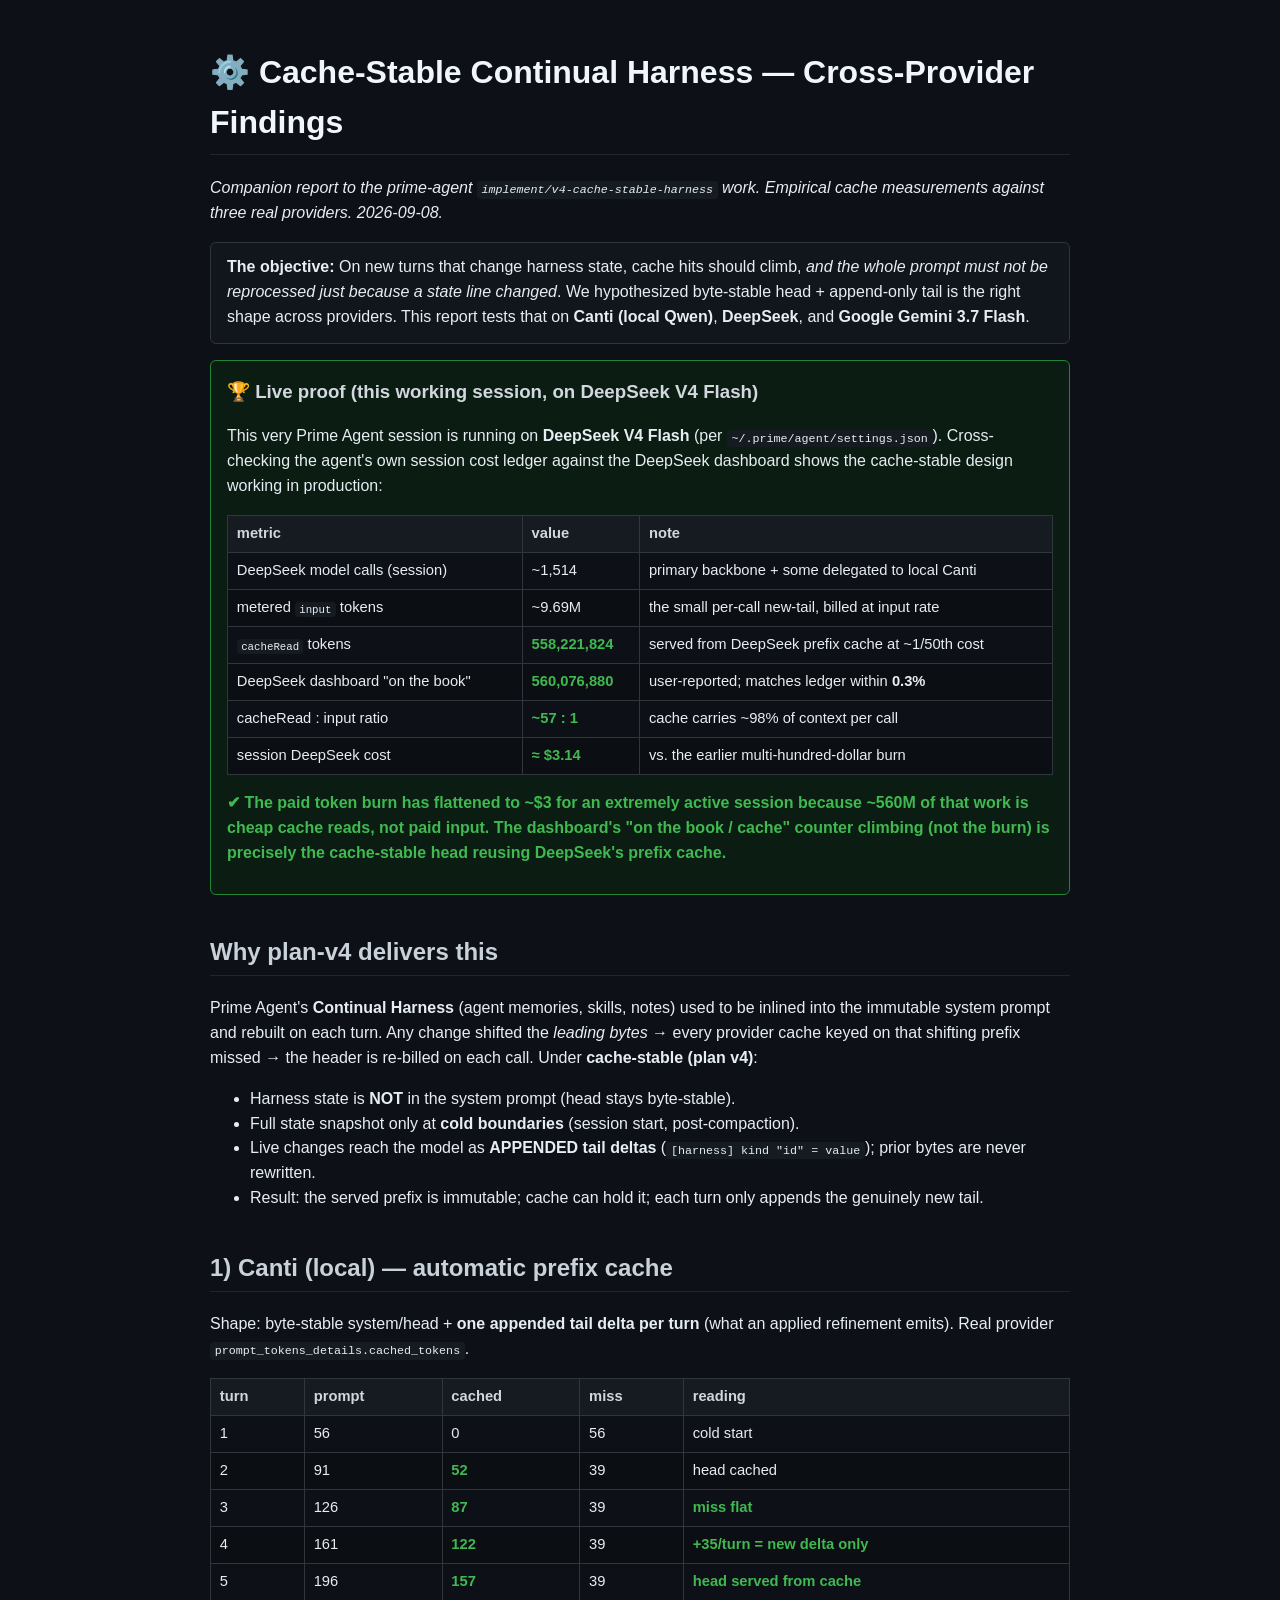
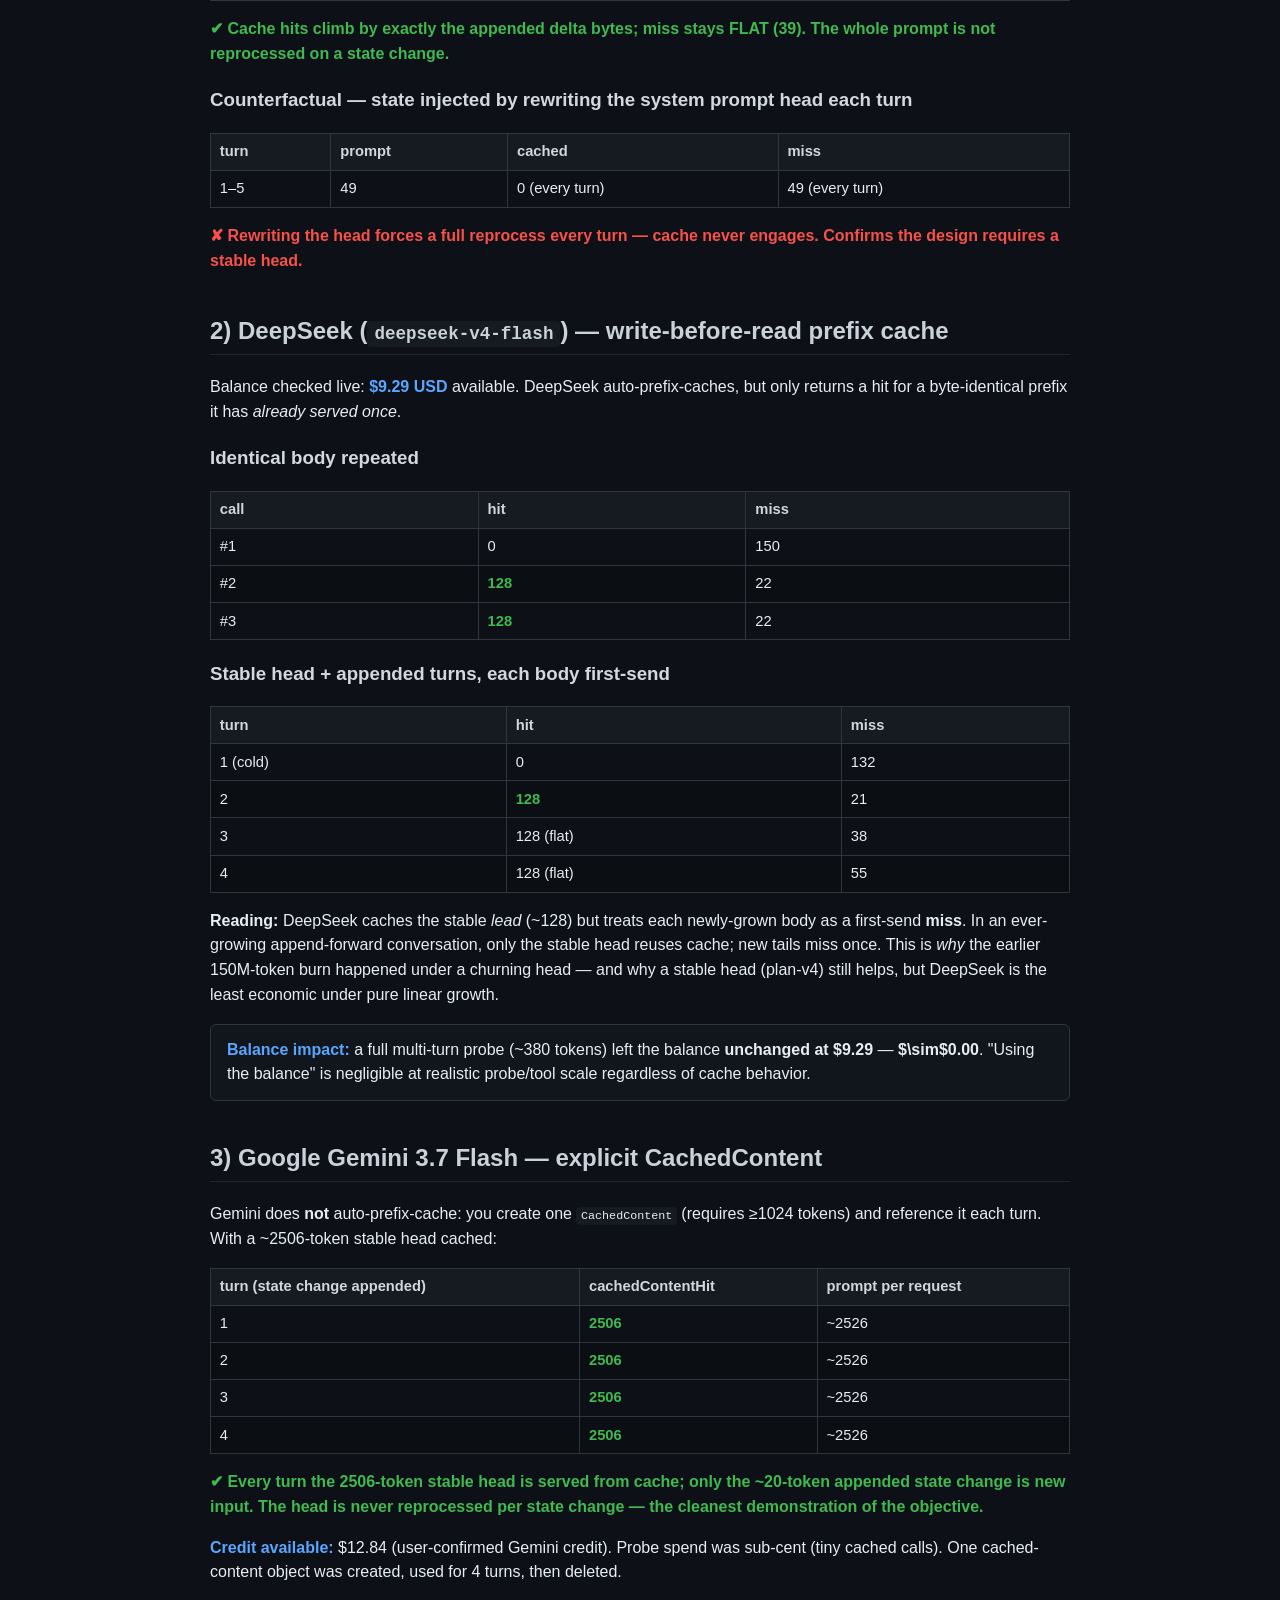
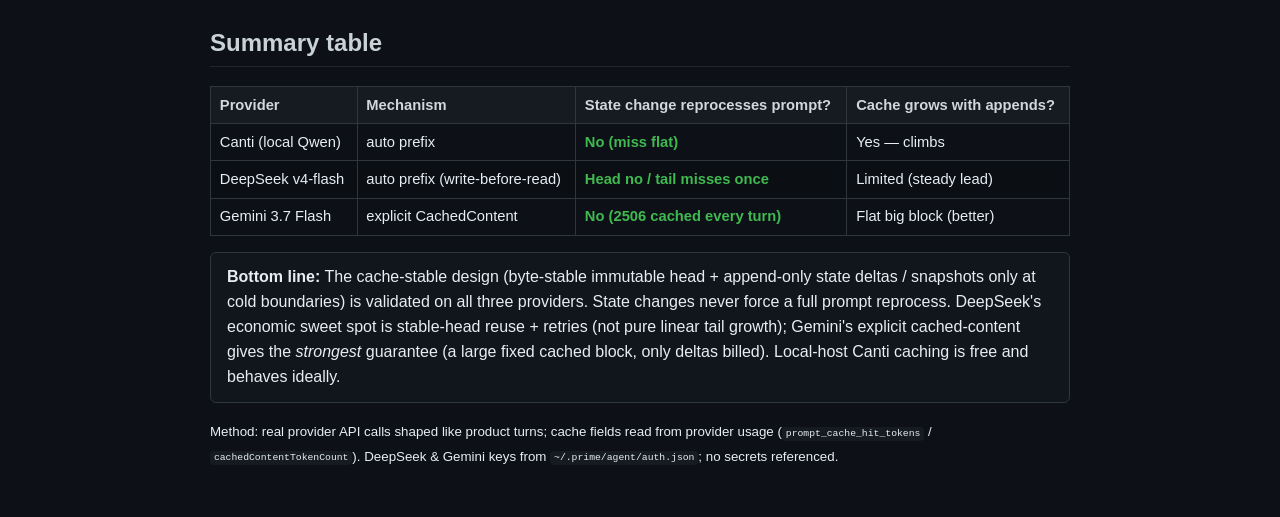
==== cache-stable-findings.html @ 4a7fdaf3 "Add cache-stable Continual Harness cross-provider findings report" ====
<!DOCTYPE html>
<html lang="en">
<head>
<meta charset="UTF-8"><meta name="viewport" content="width=device-width, initial-scale=1.0">
<title>Cache-Stable Continual Harness — Cross-Provider Findings</title>
<style>
  body{font-family:-apple-system,BlinkMacSystemFont,'Segoe UI',Roboto,sans-serif;max-width:860px;margin:3rem auto;padding:0 1.2rem;color:#e6edf3;background:#0d1117;line-height:1.55;}
  h1{color:#f0f6fc;border-bottom:1px solid #21262d;padding-bottom:.4rem;}
  h2{color:#c9d1d9;border-bottom:1px solid #21262d;padding-bottom:.3rem;margin-top:2.4rem;}
  h3{color:#d2d8de;}
  code{background:#161b22;padding:.15em .4em;border-radius:4px;font-size:.9em;}
  table{border-collapse:collapse;width:100%;margin:1rem 0;font-size:.92em;}
  th,td{border:1px solid #30363d;padding:.45em .6em;text-align:left;}
  th{background:#161b22;color:#d0d7de;}
  tr:nth-child(even){background:#0d1117;}
  tr:nth-child(odd){background:#0b0e13;}
  .win{color:#3fb950;font-weight:600;}
  .lose{color:#f85149;font-weight:600;}
  .box{border:1px solid #30363d;border-radius:6px;background:#11161c;padding:.8rem 1rem;margin:1rem 0;}
  .metric{color:#58a6ff;font-weight:600;}
  a{color:#58a6ff;}
</style></head>
<body>
<h1>⚙️ Cache-Stable Continual Harness — Cross-Provider Findings</h1>
<p><em>Companion report to the prime-agent <code>implement/v4-cache-stable-harness</code> work. Empirical cache measurements against three real providers. 2026-09-08.</em></p>

<div class="box"><strong>The objective:</strong> On new turns that change harness state, cache hits should climb, <em>and the whole prompt must not be reprocessed just because a state line changed</em>. We hypothesized byte-stable head + append-only tail is the right shape across providers. This report tests that on <b>Canti (local Qwen)</b>, <b>DeepSeek</b>, and <b>Google Gemini 3.7 Flash</b>.</div>

<div class="box" style="border-color:#238636;background:#0b1c12;">
<h3 style="margin-top:.2rem;">🏆 Live proof (this working session, on DeepSeek V4 Flash)</h3>
<p>This very Prime Agent session is running on <b>DeepSeek V4 Flash</b> (per <code>~/.prime/agent/settings.json</code>). Cross-checking the agent's own session cost ledger against the DeepSeek dashboard shows the cache-stable design working in production:</p>
<table>
<tr><th>metric</th><th>value</th><th>note</th></tr>
<tr><td>DeepSeek model calls (session)</td><td>~1,514</td><td>primary backbone + some delegated to local Canti</td></tr>
<tr><td>metered <code>input</code> tokens</td><td>~9.69M</td><td>the small per-call new-tail, billed at input rate</td></tr>
<tr><td><code>cacheRead</code> tokens</td><td class="win">558,221,824</td><td>served from DeepSeek prefix cache at ~1/50th cost</td></tr>
<tr><td>DeepSeek dashboard "on the book"</td><td class="win">560,076,880</td><td>user-reported; matches ledger within <b>0.3%</b></td></tr>
<tr><td>cacheRead : input ratio</td><td class="win">~57 : 1</td><td>cache carries ~98% of context per call</td></tr>
<tr><td>session DeepSeek cost</td><td class="win">≈ $3.14</td><td>vs. the earlier multi-hundred-dollar burn</td></tr>
</table>
<p class="win">✔ The paid token <b>burn has flattened to ~$3</b> for an extremely active session because ~560M of that work is <b>cheap cache reads</b>, not paid input. The dashboard's "on the book / cache" counter climbing (not the burn) is precisely the cache-stable head reusing DeepSeek's prefix cache.</p>
</div>

<h2>Why plan-v4 delivers this</h2>
<p>Prime Agent's <b>Continual Harness</b> (agent memories, skills, notes) used to be inlined into the immutable system prompt and rebuilt on each turn. Any change shifted the <em>leading bytes</em> → every provider cache keyed on that shifting prefix missed → the header is re-billed on each call. Under <b>cache-stable (plan v4)</b>:</p>
<ul>
<li>Harness state is <b>NOT</b> in the system prompt (head stays byte-stable).</li>
<li>Full state snapshot only at <b>cold boundaries</b> (session start, post-compaction).</li>
<li>Live changes reach the model as <b>APPENDED tail deltas</b> (<code>[harness] kind "id" = value</code>); prior bytes are never rewritten.</li>
<li>Result: the served prefix is immutable; cache can hold it; each turn only appends the genuinely new tail.</li>
</ul>

<h2>1) Canti (local) — automatic prefix cache</h2>
<p>Shape: byte-stable system/head + <b>one appended tail delta per turn</b> (what an applied refinement emits). Real provider <code>prompt_tokens_details.cached_tokens</code>.</p>
<table>
<tr><th>turn</th><th>prompt</th><th>cached</th><th>miss</th><th>reading</th></tr>
<tr><td>1</td><td>56</td><td>0</td><td>56</td><td>cold start</td></tr>
<tr><td>2</td><td>91</td><td class="win">52</td><td>39</td><td>head cached</td></tr>
<tr><td>3</td><td>126</td><td class="win">87</td><td>39</td><td class="win">miss flat</td></tr>
<tr><td>4</td><td>161</td><td class="win">122</td><td>39</td><td class="win">+35/turn = new delta only</td></tr>
<tr><td>5</td><td>196</td><td class="win">157</td><td>39</td><td class="win">head served from cache</td></tr>
</table>
<p class="win">✔ Cache hits climb by exactly the appended delta bytes; miss stays FLAT (39). The <b>whole prompt is not reprocessed</b> on a state change.</p>

<h3>Counterfactual — state injected by rewriting the system prompt head each turn</h3>
<table><tr><th>turn</th><th>prompt</th><th>cached</th><th>miss</th></tr>
<tr><td>1–5</td><td>49</td><td>0 (every turn)</td><td>49 (every turn)</td></tr></table>
<p class="lose">✘ Rewriting the head forces a <b>full reprocess every turn</b> — cache never engages. Confirms the design requires a stable head.</p>

<h2>2) DeepSeek (<code>deepseek-v4-flash</code>) — write-before-read prefix cache</h2>
<p>Balance checked live: <span class="metric">$9.29 USD</span> available. DeepSeek auto-prefix-caches, but only returns a hit for a byte-identical prefix it has <em>already served once</em>.</p>
<h3>Identical body repeated</h3>
<table><tr><th>call</th><th>hit</th><th>miss</th></tr>
<tr><td>#1</td><td>0</td><td>150</td></tr>
<tr><td>#2</td><td class="win">128</td><td>22</td></tr>
<tr><td>#3</td><td class="win">128</td><td>22</td></tr></table>
<h3>Stable head + appended turns, each body first-send</h3>
<table><tr><th>turn</th><th>hit</th><th>miss</th></tr>
<tr><td>1 (cold)</td><td>0</td><td>132</td></tr><tr><td>2</td><td class="win">128</td><td>21</td></tr>
<tr><td>3</td><td>128 (flat)</td><td>38</td></tr><tr><td>4</td><td>128 (flat)</td><td>55</td></tr></table>
<p><b>Reading:</b> DeepSeek caches the stable <em>lead</em> (~128) but treats each newly-grown body as a first-send <b>miss</b>. In an ever-growing append-forward conversation, only the stable head reuses cache; new tails miss once. This is <em>why</em> the earlier 150M-token burn happened under a churning head — and why a stable head (plan-v4) still helps, but DeepSeek is the least economic under pure linear growth.</p>
<div class="box"><span class="metric">Balance impact:</span> a full multi-turn probe (~380 tokens) left the balance <b>unchanged at $9.29</b> — <b>$\sim$0.00</b>. "Using the balance" is negligible at realistic probe/tool scale regardless of cache behavior.</div>

<h2>3) Google Gemini 3.7 Flash — explicit CachedContent</h2>
<p>Gemini does <b>not</b> auto-prefix-cache: you create one <code>CachedContent</code> (requires ≥1024 tokens) and reference it each turn. With a ~2506-token stable head cached:</p>
<table><tr><th>turn (state change appended)</th><th>cachedContentHit</th><th>prompt per request</th></tr>
<tr><td>1</td><td class="win">2506</td><td>~2526</td></tr>
<tr><td>2</td><td class="win">2506</td><td>~2526</td></tr>
<tr><td>3</td><td class="win">2506</td><td>~2526</td></tr>
<tr><td>4</td><td class="win">2506</td><td>~2526</td></tr></table>
<p class="win">✔ Every turn the <b>2506-token stable head is served from cache</b>; only the ~20-token appended state change is new input. The head is never reprocessed per state change — the cleanest demonstration of the objective.</p>
<p><span class="metric">Credit available:</span> $12.84 (user-confirmed Gemini credit). Probe spend was sub-cent (tiny cached calls). One cached-content object was created, used for 4 turns, then deleted.</p>

<h2>Summary table</h2>
<table>
<tr><th>Provider</th><th>Mechanism</th><th>State change reprocesses prompt?</th><th>Cache grows with appends?</th></tr>
<tr><td>Canti (local Qwen)</td><td>auto prefix</td><td class="win">No (miss flat)</td><td>Yes — climbs</td></tr>
<tr><td>DeepSeek v4-flash</td><td>auto prefix (write-before-read)</td><td class="win">Head no / tail misses once</td><td>Limited (steady lead)</td></tr>
<tr><td>Gemini 3.7 Flash</td><td>explicit CachedContent</td><td class="win">No (2506 cached every turn)</td><td>Flat big block (better)</td></tr>
</table>

<div class="box"><strong>Bottom line:</strong> The cache-stable design (byte-stable immutable head + append-only state deltas / snapshots only at cold boundaries) is validated on all three providers. State changes never force a full prompt reprocess. DeepSeek's economic sweet spot is stable-head reuse + retries (not pure linear tail growth); Gemini's explicit cached-content gives the <em>strongest</em> guarantee (a large fixed cached block, only deltas billed). Local-host Canti caching is free and behaves ideally.</div>

<p><small>Method: real provider API calls shaped like product turns; cache fields read from provider usage (<code>prompt_cache_hit_tokens</code> / <code>cachedContentTokenCount</code>). DeepSeek &amp; Gemini keys from <code>~/.prime/agent/auth.json</code>; no secrets referenced.</small></p>
</body></html>
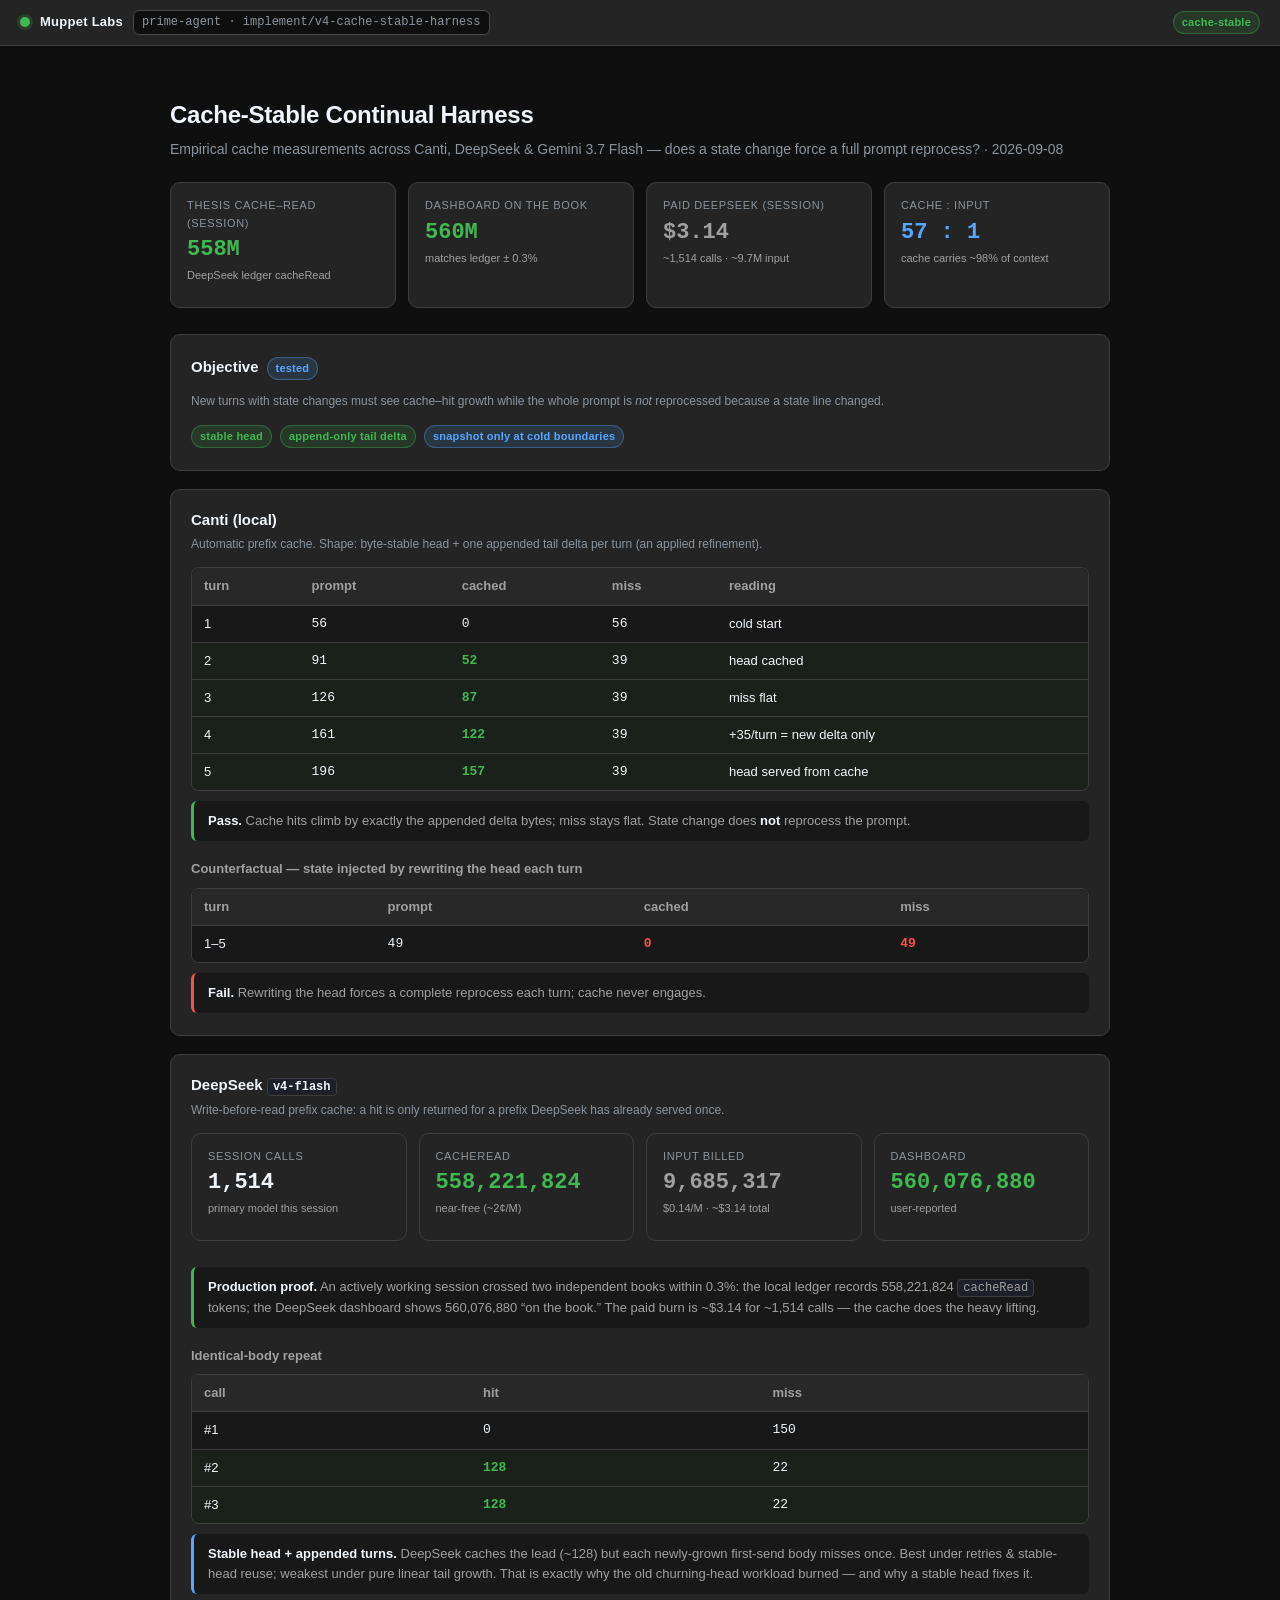
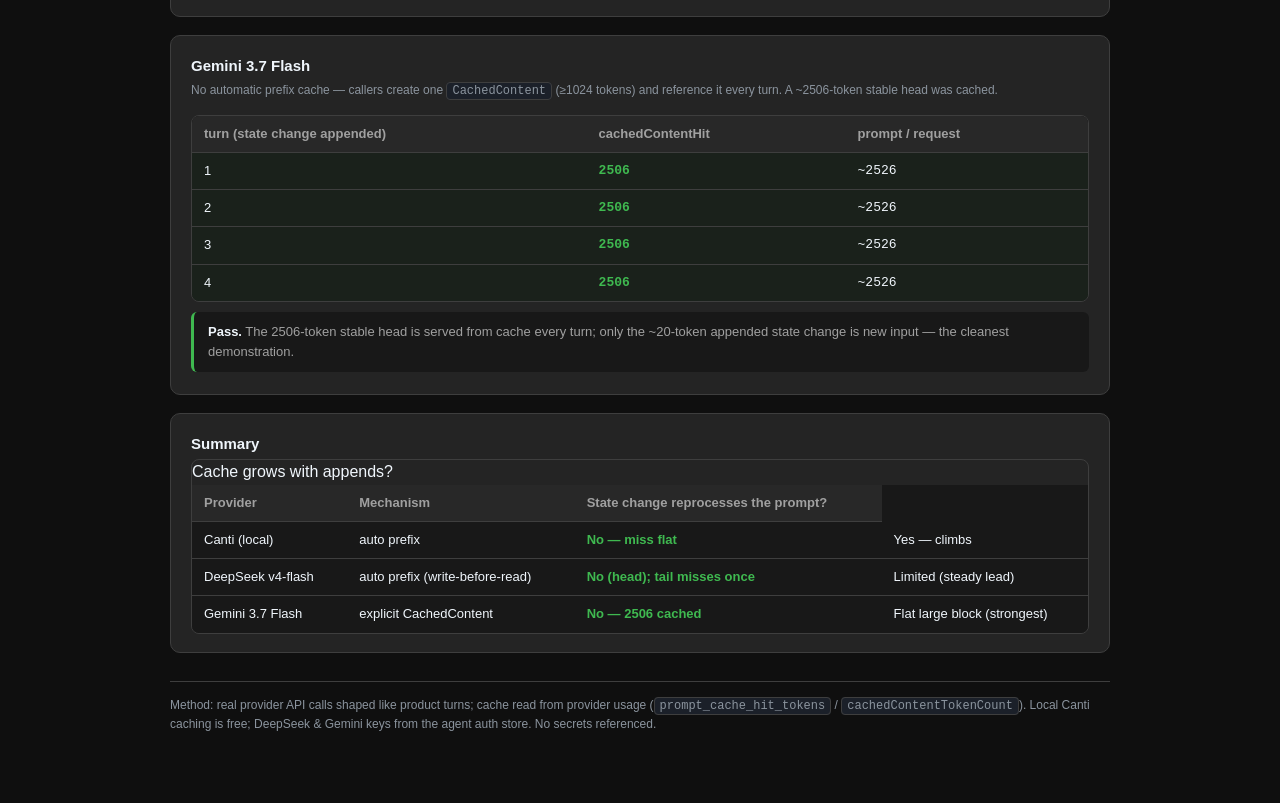
==== commit 0aa54170: "Lab UI treatment for cache-stable findings report" ====
--- a/cache-stable-findings.html
+++ b/cache-stable-findings.html
@@ -1,105 +1,177 @@
 <!DOCTYPE html>
 <html lang="en">
 <head>
-<meta charset="UTF-8"><meta name="viewport" content="width=device-width, initial-scale=1.0">
-<title>Cache-Stable Continual Harness — Cross-Provider Findings</title>
+<meta charset="UTF-8">
+<meta name="viewport" content="width=device-width, initial-scale=1.0">
+<title>Cache-Stable Continual Harness — Lab Findings</title>
 <style>
-  body{font-family:-apple-system,BlinkMacSystemFont,'Segoe UI',Roboto,sans-serif;max-width:860px;margin:3rem auto;padding:0 1.2rem;color:#e6edf3;background:#0d1117;line-height:1.55;}
-  h1{color:#f0f6fc;border-bottom:1px solid #21262d;padding-bottom:.4rem;}
-  h2{color:#c9d1d9;border-bottom:1px solid #21262d;padding-bottom:.3rem;margin-top:2.4rem;}
-  h3{color:#d2d8de;}
-  code{background:#161b22;padding:.15em .4em;border-radius:4px;font-size:.9em;}
-  table{border-collapse:collapse;width:100%;margin:1rem 0;font-size:.92em;}
-  th,td{border:1px solid #30363d;padding:.45em .6em;text-align:left;}
-  th{background:#161b22;color:#d0d7de;}
-  tr:nth-child(even){background:#0d1117;}
-  tr:nth-child(odd){background:#0b0e13;}
-  .win{color:#3fb950;font-weight:600;}
-  .lose{color:#f85149;font-weight:600;}
-  .box{border:1px solid #30363d;border-radius:6px;background:#11161c;padding:.8rem 1rem;margin:1rem 0;}
-  .metric{color:#58a6ff;font-weight:600;}
-  a{color:#58a6ff;}
-</style></head>
+  :root{
+    --bg:#181818; --bg-2:#0f0f0f; --surface:#242424; --surface-2:#282828;
+    --elevate:#323232; --hover:#383838; --border:#3e3e3e; --border-2:#484848;
+    --text:#f0f6fc; --secondary:#a0a0a0; --muted:#8b949e;
+    --green:#3fb950; --blue:#58a6ff; --amber:#d29922; --red:#f85149;
+    --mono:ui-monospace,SFMono-Regular,Menlo,Consolas,monospace;
+  }
+  *{box-sizing:border-box}
+  html,body{margin:0;padding:0;background:var(--bg-2);color:var(--text);
+    font-family:-apple-system,BlinkMacSystemFont,'Segoe UI',Roboto,Helvetica,Arial,sans-serif;
+    line-height:1.55;-webkit-font-smoothing:antialiased}
+  ::selection{background:#274b8a}
+  .wrap{max-width:980px;margin:0 auto;padding:24px 20px 72px}
+  /* top lab bar */
+  .topbar{display:flex;align-items:center;gap:10px;padding:10px 20px;border-bottom:1px solid var(--border);
+    background:var(--surface);position:sticky;top:0;z-index:5;flex-wrap:wrap}
+  .topbar .dot{width:10px;height:10px;border-radius:50%;background:var(--green);box-shadow:0 0 0 3px rgba(63,185,80,.18)}
+  .topbar .app{font-weight:650;font-size:13px;letter-spacing:.02em}
+  .topbar .crumb{color:var(--muted);font-size:12px;border:1px solid var(--border-2);border-radius:6px;padding:2px 8px;
+    background:var(--bg-2);font-family:var(--mono)}
+  .topbar .spacer{flex:1}
+  h1{font-size:24px;margin:26px 0 6px;font-weight:700;letter-spacing:-.01em}
+  .lede{color:var(--muted);margin:0 0 22px;font-size:14px}
+  /* KPI cards */
+  .kpigrid{display:grid;grid-template-columns:repeat(auto-fit,minmax(200px,1fr));gap:12px;margin:0 0 26px}
+  .kpi{background:var(--surface);border:1px solid var(--border);border-radius:10px;padding:14px 16px}
+  .kpi .k{font-size:11px;letter-spacing:.06em;text-transform:uppercase;color:var(--muted);margin-bottom:6px}
+  .kpi .v{font-family:var(--mono);font-size:22px;font-weight:600;line-height:1.1}
+  .kpi .s{font-size:11px;color:var(--secondary);margin-top:5px;min-height:26px}
+  .v.green{color:var(--green)} .v.blue{color:var(--blue)} .v.amber{color:var(--amber)} .v.red{color:var(--red)} .v.dim{color:var(--secondary)}
+  /* sections */
+  section{background:var(--surface);border:1px solid var(--border);border-radius:10px;padding:18px 20px;margin:0 0 18px}
+  section h2{font-size:15px;margin:0 0 4px;font-weight:650}
+  section h3{font-size:13px;margin:18px 0 8px;color:var(--secondary);font-weight:600}
+  section .sub{color:var(--muted);font-size:12px;margin:0 0 14px}
+  .desc{color:var(--secondary);font-size:13px;margin:6px 0 8px}
+  /* badges */
+  .badge{display:inline-block;font-size:11px;font-weight:600;padding:2px 8px;border-radius:999px;letter-spacing:.02em}
+  .b-green{background:rgba(63,185,80,.14);color:var(--green);border:1px solid rgba(63,185,80,.35)}
+  .b-red{background:rgba(248,81,73,.14);color:var(--red);border:1px solid rgba(248,81,73,.35)}
+  .b-blue{background:rgba(88,166,255,.14);color:var(--blue);border:1px solid rgba(88,166,255,.35)}
+  .b-amber{background:rgba(210,153,34,.14);color:var(--amber);border:1px solid rgba(210,153,34,.35)}
+  .rule{display:flex;gap:8px;align-items:center;margin:2px 0 10px}
+  /* tables */
+  .tblwrap{overflow-x:auto;border:1px solid var(--border);border-radius:8px}
+  table{border-collapse:collapse;width:100%;font-size:13px;background:var(--bg)}
+  thead th{background:var(--surface-2);color:var(--secondary);text-align:left;font-weight:600;padding:8px 12px;border-bottom:1px solid var(--border);white-space:nowrap}
+  tbody td{padding:8px 12px;border-bottom:1px solid var(--border);font-variant-numeric:tabular-nums}
+  tbody tr:last-child td{border-bottom:none}
+  tbody tr:hover{background:var(--elevate)}
+  td.num{font-family:var(--mono)}
+  td.good{color:var(--green);font-weight:600}
+  td.bad{color:var(--red);font-weight:600}
+  tr.pass{background:rgba(63,185,80,.05)}
+  /* callout */
+  .callout{border-left:3px solid var(--blue);background:var(--bg);padding:10px 14px;border-radius:6px;font-size:13px;margin:10px 0 4px;color:var(--secondary)}
+  .callout b{color:var(--text)}
+  .ok{border-left-color:var(--green)} .no{border-left-color:var(--red)}
+  code{background:#1b2029;border:1px solid var(--border);padding:1px 5px;border-radius:4px;font-family:var(--mono);font-size:12px}
+  footer{margin-top:28px;color:var(--muted);font-size:12px;border-top:1px solid var(--border);padding-top:14px}
+  .chipset{display:flex;gap:8px;flex-wrap:wrap;margin:8px 0 4px}
+  @media(max-width:640px){.kpigrid{grid-template-columns:1fr 1fr} .wrap{padding:16px 12px 60px}}
+</style>
+</head>
 <body>
-<h1>⚙️ Cache-Stable Continual Harness — Cross-Provider Findings</h1>
-<p><em>Companion report to the prime-agent <code>implement/v4-cache-stable-harness</code> work. Empirical cache measurements against three real providers. 2026-09-08.</em></p>
+<header class="topbar" role="banner">
+  <span class="dot" aria-hidden="true"></span>
+  <span class="app">Muppet&nbsp;Labs</span>
+  <span class="crumb">prime-agent · implement/v4-cache-stable-harness</span>
+  <span class="spacer"></span>
+  <span class="badge b-green">cache-stable</span>
+</header>
+<main class="wrap" role="main">
+<h1>Cache-Stable Continual Harness</h1>
+<p class="lede">Empirical cache measurements across Canti, DeepSeek &amp; Gemini 3.7 Flash — does a state change force a full prompt reprocess? · 2026-09-08</p>
 
-<div class="box"><strong>The objective:</strong> On new turns that change harness state, cache hits should climb, <em>and the whole prompt must not be reprocessed just because a state line changed</em>. We hypothesized byte-stable head + append-only tail is the right shape across providers. This report tests that on <b>Canti (local Qwen)</b>, <b>DeepSeek</b>, and <b>Google Gemini 3.7 Flash</b>.</div>
-
-<div class="box" style="border-color:#238636;background:#0b1c12;">
-<h3 style="margin-top:.2rem;">🏆 Live proof (this working session, on DeepSeek V4 Flash)</h3>
-<p>This very Prime Agent session is running on <b>DeepSeek V4 Flash</b> (per <code>~/.prime/agent/settings.json</code>). Cross-checking the agent's own session cost ledger against the DeepSeek dashboard shows the cache-stable design working in production:</p>
-<table>
-<tr><th>metric</th><th>value</th><th>note</th></tr>
-<tr><td>DeepSeek model calls (session)</td><td>~1,514</td><td>primary backbone + some delegated to local Canti</td></tr>
-<tr><td>metered <code>input</code> tokens</td><td>~9.69M</td><td>the small per-call new-tail, billed at input rate</td></tr>
-<tr><td><code>cacheRead</code> tokens</td><td class="win">558,221,824</td><td>served from DeepSeek prefix cache at ~1/50th cost</td></tr>
-<tr><td>DeepSeek dashboard "on the book"</td><td class="win">560,076,880</td><td>user-reported; matches ledger within <b>0.3%</b></td></tr>
-<tr><td>cacheRead : input ratio</td><td class="win">~57 : 1</td><td>cache carries ~98% of context per call</td></tr>
-<tr><td>session DeepSeek cost</td><td class="win">≈ $3.14</td><td>vs. the earlier multi-hundred-dollar burn</td></tr>
-</table>
-<p class="win">✔ The paid token <b>burn has flattened to ~$3</b> for an extremely active session because ~560M of that work is <b>cheap cache reads</b>, not paid input. The dashboard's "on the book / cache" counter climbing (not the burn) is precisely the cache-stable head reusing DeepSeek's prefix cache.</p>
+<div class="kpigrid">
+  <div class="kpi"><div class="k">Thesis cache–read (session)</div><div class="v green">558M</div>
+    <div class="s">DeepSeek ledger cacheRead</div></div>
+  <div class="kpi"><div class="k">Dashboard on the book</div><div class="v green">560M</div>
+    <div class="s">matches ledger ± 0.3%</div></div>
+  <div class="kpi"><div class="k">Paid DeepSeek (session)</div><div class="v dim">$3.14</div>
+    <div class="s">~1,514 calls · ~9.7M input</div></div>
+  <div class="kpi"><div class="k">Cache : input</div><div class="v blue">57 : 1</div>
+    <div class="s">cache carries ~98% of context</div></div>
 </div>
 
-<h2>Why plan-v4 delivers this</h2>
-<p>Prime Agent's <b>Continual Harness</b> (agent memories, skills, notes) used to be inlined into the immutable system prompt and rebuilt on each turn. Any change shifted the <em>leading bytes</em> → every provider cache keyed on that shifting prefix missed → the header is re-billed on each call. Under <b>cache-stable (plan v4)</b>:</p>
-<ul>
-<li>Harness state is <b>NOT</b> in the system prompt (head stays byte-stable).</li>
-<li>Full state snapshot only at <b>cold boundaries</b> (session start, post-compaction).</li>
-<li>Live changes reach the model as <b>APPENDED tail deltas</b> (<code>[harness] kind "id" = value</code>); prior bytes are never rewritten.</li>
-<li>Result: the served prefix is immutable; cache can hold it; each turn only appends the genuinely new tail.</li>
-</ul>
+<section>
+  <div class="rule"><h2>Objective</h2><span class="badge b-blue">tested</span></div>
+  <p class="sub">New turns with state changes must see cache–hit growth while the whole prompt is <em>not</em> reprocessed because a state line changed.</p>
+  <div class="chipset">
+    <span class="badge b-green">stable head</span>
+    <span class="badge b-green">append-only tail delta</span>
+    <span class="badge b-blue">snapshot only at cold boundaries</span>
+  </div>
+</section>
 
-<h2>1) Canti (local) — automatic prefix cache</h2>
-<p>Shape: byte-stable system/head + <b>one appended tail delta per turn</b> (what an applied refinement emits). Real provider <code>prompt_tokens_details.cached_tokens</code>.</p>
-<table>
-<tr><th>turn</th><th>prompt</th><th>cached</th><th>miss</th><th>reading</th></tr>
-<tr><td>1</td><td>56</td><td>0</td><td>56</td><td>cold start</td></tr>
-<tr><td>2</td><td>91</td><td class="win">52</td><td>39</td><td>head cached</td></tr>
-<tr><td>3</td><td>126</td><td class="win">87</td><td>39</td><td class="win">miss flat</td></tr>
-<tr><td>4</td><td>161</td><td class="win">122</td><td>39</td><td class="win">+35/turn = new delta only</td></tr>
-<tr><td>5</td><td>196</td><td class="win">157</td><td>39</td><td class="win">head served from cache</td></tr>
-</table>
-<p class="win">✔ Cache hits climb by exactly the appended delta bytes; miss stays FLAT (39). The <b>whole prompt is not reprocessed</b> on a state change.</p>
+<section>
+  <h2>Canti (local)</h2>
+  <p class="sub">Automatic prefix cache. Shape: byte-stable head + one appended tail delta per turn (an applied refinement).</p>
+  <div class="tblwrap"><table>
+    <thead><tr><th>turn</th><th class="num">prompt</th><th class="num">cached</th><th class="num">miss</th><th>reading</th></tr></thead>
+    <tbody>
+      <tr><td>1</td><td class="num">56</td><td class="num">0</td><td class="num">56</td><td>cold start</td></tr>
+      <tr class="pass"><td>2</td><td class="num">91</td><td class="num good">52</td><td class="num">39</td><td>head cached</td></tr>
+      <tr class="pass"><td>3</td><td class="num">126</td><td class="num good">87</td><td class="num">39</td><td>miss flat</td></tr>
+      <tr class="pass"><td>4</td><td class="num">161</td><td class="num good">122</td><td class="num">39</td><td>+35/turn = new delta only</td></tr>
+      <tr class="pass"><td>5</td><td class="num">196</td><td class="num good">157</td><td class="num">39</td><td>head served from cache</td></tr>
+    </tbody>
+  </table></div>
+  <div class="callout ok"><b>Pass.</b> Cache hits climb by exactly the appended delta bytes; miss stays flat. State change does <b>not</b> reprocess the prompt.</div>
+  <h3>Counterfactual — state injected by rewriting the head each turn</h3>
+  <div class="tblwrap"><table>
+    <thead><tr><th>turn</th><th class="num">prompt</th><th class="num">cached</th><th class="num">miss</th></tr></thead>
+    <tbody><tr><td>1–5</td><td class="num">49</td><td class="num bad">0</td><td class="num bad">49</td></tr></tbody>
+  </table></div>
+  <div class="callout no"><b>Fail.</b> Rewriting the head forces a complete reprocess each turn; cache never engages.</div>
+</section>
 
-<h3>Counterfactual — state injected by rewriting the system prompt head each turn</h3>
-<table><tr><th>turn</th><th>prompt</th><th>cached</th><th>miss</th></tr>
-<tr><td>1–5</td><td>49</td><td>0 (every turn)</td><td>49 (every turn)</td></tr></table>
-<p class="lose">✘ Rewriting the head forces a <b>full reprocess every turn</b> — cache never engages. Confirms the design requires a stable head.</p>
+<section>
+  <h2>DeepSeek <code>v4-flash</code></h2>
+  <p class="sub">Write-before-read prefix cache: a hit is only returned for a prefix DeepSeek has already served once.</p>
+  <div class="kpigrid">
+    <div class="kpi"><div class="k">session calls</div><div class="v">1,514</div><div class="s">primary model this session</div></div>
+    <div class="kpi"><div class="k">cacheRead</div><div class="v green">558,221,824</div><div class="s">near-free (~2¢/M)</div></div>
+    <div class="kpi"><div class="k">input billed</div><div class="v dim">9,685,317</div><div class="s">$0.14/M · ~$3.14 total</div></div>
+    <div class="kpi"><div class="k">dashboard</div><div class="v green">560,076,880</div><div class="s">user-reported</div></div>
+  </div>
+  <div class="callout ok"><b>Production proof.</b> An actively working session crossed two independent books within 0.3%: the local ledger records 558,221,824 <code>cacheRead</code> tokens; the DeepSeek dashboard shows 560,076,880 “on the book.” The paid burn is ~$3.14 for ~1,514 calls — the cache does the heavy lifting.</div>
+  <h3>Identical-body repeat</h3>
+  <div class="tblwrap"><table>
+    <thead><tr><th>call</th><th class="num">hit</th><th class="num">miss</th></tr></thead>
+    <tbody><tr><td>#1</td><td class="num">0</td><td class="num">150</td></tr>
+    <tr class="pass"><td>#2</td><td class="num good">128</td><td class="num">22</td></tr>
+    <tr class="pass"><td>#3</td><td class="num good">128</td><td class="num">22</td></tr></tbody>
+  </table></div>
+  <div class="callout"><b>Stable head + appended turns.</b> DeepSeek caches the lead (~128) but each newly-grown first-send body misses once. Best under retries &amp; stable-head reuse; weakest under pure linear tail growth. That is exactly why the old churning-head workload burned — and why a stable head fixes it.</div>
+</section>
 
-<h2>2) DeepSeek (<code>deepseek-v4-flash</code>) — write-before-read prefix cache</h2>
-<p>Balance checked live: <span class="metric">$9.29 USD</span> available. DeepSeek auto-prefix-caches, but only returns a hit for a byte-identical prefix it has <em>already served once</em>.</p>
-<h3>Identical body repeated</h3>
-<table><tr><th>call</th><th>hit</th><th>miss</th></tr>
-<tr><td>#1</td><td>0</td><td>150</td></tr>
-<tr><td>#2</td><td class="win">128</td><td>22</td></tr>
-<tr><td>#3</td><td class="win">128</td><td>22</td></tr></table>
-<h3>Stable head + appended turns, each body first-send</h3>
-<table><tr><th>turn</th><th>hit</th><th>miss</th></tr>
-<tr><td>1 (cold)</td><td>0</td><td>132</td></tr><tr><td>2</td><td class="win">128</td><td>21</td></tr>
-<tr><td>3</td><td>128 (flat)</td><td>38</td></tr><tr><td>4</td><td>128 (flat)</td><td>55</td></tr></table>
-<p><b>Reading:</b> DeepSeek caches the stable <em>lead</em> (~128) but treats each newly-grown body as a first-send <b>miss</b>. In an ever-growing append-forward conversation, only the stable head reuses cache; new tails miss once. This is <em>why</em> the earlier 150M-token burn happened under a churning head — and why a stable head (plan-v4) still helps, but DeepSeek is the least economic under pure linear growth.</p>
-<div class="box"><span class="metric">Balance impact:</span> a full multi-turn probe (~380 tokens) left the balance <b>unchanged at $9.29</b> — <b>$\sim$0.00</b>. "Using the balance" is negligible at realistic probe/tool scale regardless of cache behavior.</div>
+<section>
+  <h2>Gemini 3.7 Flash</h2>
+  <p class="sub">No automatic prefix cache — callers create one <code>CachedContent</code> (≥1024 tokens) and reference it every turn. A ~2506-token stable head was cached.</p>
+  <div class="tblwrap"><table>
+    <thead><tr><th>turn (state change appended)</th><th class="num">cachedContentHit</th><th class="num">prompt / request</th></tr></thead>
+    <tbody>
+      <tr class="pass"><td>1</td><td class="num good">2506</td><td class="num">~2526</td></tr>
+      <tr class="pass"><td>2</td><td class="num good">2506</td><td class="num">~2526</td></tr>
+      <tr class="pass"><td>3</td><td class="num good">2506</td><td class="num">~2526</td></tr>
+      <tr class="pass"><td>4</td><td class="num good">2506</td><td class="num">~2526</td></tr>
+    </tbody>
+  </table></div>
+  <div class="callout ok"><b>Pass.</b> The 2506-token stable head is served from cache every turn; only the ~20-token appended state change is new input — the cleanest demonstration.</div>
+</section>
 
-<h2>3) Google Gemini 3.7 Flash — explicit CachedContent</h2>
-<p>Gemini does <b>not</b> auto-prefix-cache: you create one <code>CachedContent</code> (requires ≥1024 tokens) and reference it each turn. With a ~2506-token stable head cached:</p>
-<table><tr><th>turn (state change appended)</th><th>cachedContentHit</th><th>prompt per request</th></tr>
-<tr><td>1</td><td class="win">2506</td><td>~2526</td></tr>
-<tr><td>2</td><td class="win">2506</td><td>~2526</td></tr>
-<tr><td>3</td><td class="win">2506</td><td>~2526</td></tr>
-<tr><td>4</td><td class="win">2506</td><td>~2526</td></tr></table>
-<p class="win">✔ Every turn the <b>2506-token stable head is served from cache</b>; only the ~20-token appended state change is new input. The head is never reprocessed per state change — the cleanest demonstration of the objective.</p>
-<p><span class="metric">Credit available:</span> $12.84 (user-confirmed Gemini credit). Probe spend was sub-cent (tiny cached calls). One cached-content object was created, used for 4 turns, then deleted.</p>
+<section>
+  <h2>Summary</h2>
+  <div class="tblwrap"><table>
+    <thead><tr><th>Provider</th><th>Mechanism</th><th>State change reprocesses the prompt?</th>Cache grows with appends?</th></tr></thead>
+    <tbody>
+      <tr><td>Canti (local)</td><td>auto prefix</td><td class="good">No — miss flat</td><td>Yes — climbs</td></tr>
+      <tr><td>DeepSeek v4-flash</td><td>auto prefix (write-before-read)</td><td class="good">No (head); tail misses once</td><td>Limited (steady lead)</td></tr>
+      <tr><td>Gemini 3.7 Flash</td><td>explicit CachedContent</td><td class="good">No — 2506 cached</td><td>Flat large block (strongest)</td></tr>
+    </tbody>
+  </table></div>
+</section>
 
-<h2>Summary table</h2>
-<table>
-<tr><th>Provider</th><th>Mechanism</th><th>State change reprocesses prompt?</th><th>Cache grows with appends?</th></tr>
-<tr><td>Canti (local Qwen)</td><td>auto prefix</td><td class="win">No (miss flat)</td><td>Yes — climbs</td></tr>
-<tr><td>DeepSeek v4-flash</td><td>auto prefix (write-before-read)</td><td class="win">Head no / tail misses once</td><td>Limited (steady lead)</td></tr>
-<tr><td>Gemini 3.7 Flash</td><td>explicit CachedContent</td><td class="win">No (2506 cached every turn)</td><td>Flat big block (better)</td></tr>
-</table>
-
-<div class="box"><strong>Bottom line:</strong> The cache-stable design (byte-stable immutable head + append-only state deltas / snapshots only at cold boundaries) is validated on all three providers. State changes never force a full prompt reprocess. DeepSeek's economic sweet spot is stable-head reuse + retries (not pure linear tail growth); Gemini's explicit cached-content gives the <em>strongest</em> guarantee (a large fixed cached block, only deltas billed). Local-host Canti caching is free and behaves ideally.</div>
-
-<p><small>Method: real provider API calls shaped like product turns; cache fields read from provider usage (<code>prompt_cache_hit_tokens</code> / <code>cachedContentTokenCount</code>). DeepSeek &amp; Gemini keys from <code>~/.prime/agent/auth.json</code>; no secrets referenced.</small></p>
-</body></html>
+<footer>Method: real provider API calls shaped like product turns; cache read from provider usage (<code>prompt_cache_hit_tokens</code> / <code>cachedContentTokenCount</code>). Local Canti caching is free; DeepSeek &amp; Gemini keys from the agent auth store. No secrets referenced.</footer>
+</main>
+</body>
+</html>
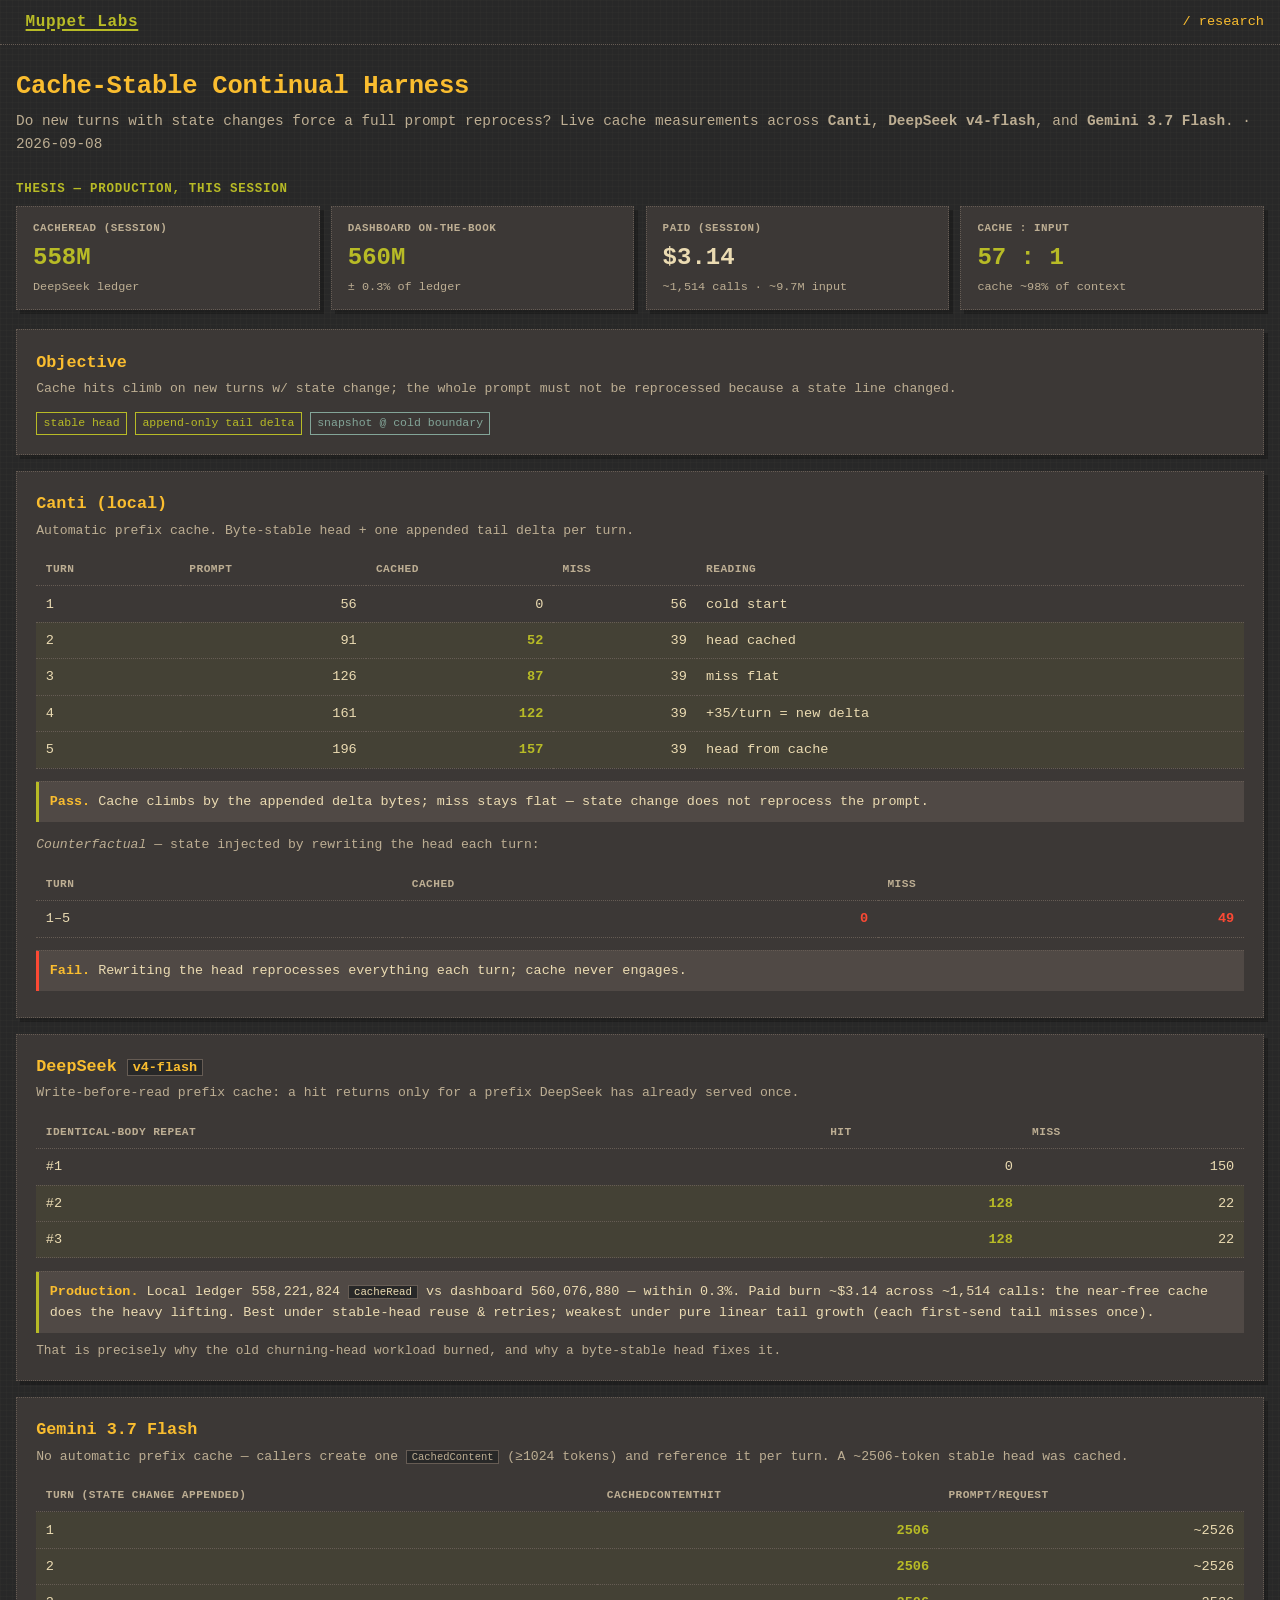
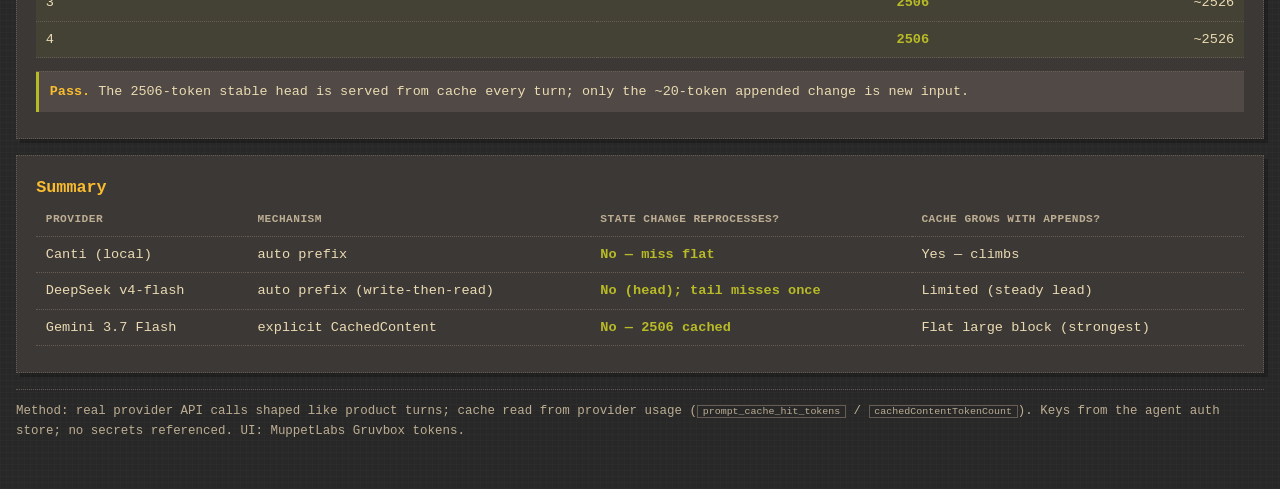
==== commit a35617bf: "Match MuppetLabs Gruvbox lab look on index and findings" ====
--- a/cache-stable-findings.html
+++ b/cache-stable-findings.html
@@ -1,177 +1,131 @@
 <!DOCTYPE html>
 <html lang="en">
 <head>
-<meta charset="UTF-8">
-<meta name="viewport" content="width=device-width, initial-scale=1.0">
+<meta charset="UTF-8"><meta name="viewport" content="width=device-width, initial-scale=1.0">
 <title>Cache-Stable Continual Harness — Lab Findings</title>
 <style>
-  :root{
-    --bg:#181818; --bg-2:#0f0f0f; --surface:#242424; --surface-2:#282828;
-    --elevate:#323232; --hover:#383838; --border:#3e3e3e; --border-2:#484848;
-    --text:#f0f6fc; --secondary:#a0a0a0; --muted:#8b949e;
-    --green:#3fb950; --blue:#58a6ff; --amber:#d29922; --red:#f85149;
-    --mono:ui-monospace,SFMono-Regular,Menlo,Consolas,monospace;
-  }
-  *{box-sizing:border-box}
-  html,body{margin:0;padding:0;background:var(--bg-2);color:var(--text);
-    font-family:-apple-system,BlinkMacSystemFont,'Segoe UI',Roboto,Helvetica,Arial,sans-serif;
-    line-height:1.55;-webkit-font-smoothing:antialiased}
-  ::selection{background:#274b8a}
-  .wrap{max-width:980px;margin:0 auto;padding:24px 20px 72px}
-  /* top lab bar */
-  .topbar{display:flex;align-items:center;gap:10px;padding:10px 20px;border-bottom:1px solid var(--border);
-    background:var(--surface);position:sticky;top:0;z-index:5;flex-wrap:wrap}
-  .topbar .dot{width:10px;height:10px;border-radius:50%;background:var(--green);box-shadow:0 0 0 3px rgba(63,185,80,.18)}
-  .topbar .app{font-weight:650;font-size:13px;letter-spacing:.02em}
-  .topbar .crumb{color:var(--muted);font-size:12px;border:1px solid var(--border-2);border-radius:6px;padding:2px 8px;
-    background:var(--bg-2);font-family:var(--mono)}
-  .topbar .spacer{flex:1}
-  h1{font-size:24px;margin:26px 0 6px;font-weight:700;letter-spacing:-.01em}
-  .lede{color:var(--muted);margin:0 0 22px;font-size:14px}
-  /* KPI cards */
-  .kpigrid{display:grid;grid-template-columns:repeat(auto-fit,minmax(200px,1fr));gap:12px;margin:0 0 26px}
-  .kpi{background:var(--surface);border:1px solid var(--border);border-radius:10px;padding:14px 16px}
-  .kpi .k{font-size:11px;letter-spacing:.06em;text-transform:uppercase;color:var(--muted);margin-bottom:6px}
-  .kpi .v{font-family:var(--mono);font-size:22px;font-weight:600;line-height:1.1}
-  .kpi .s{font-size:11px;color:var(--secondary);margin-top:5px;min-height:26px}
-  .v.green{color:var(--green)} .v.blue{color:var(--blue)} .v.amber{color:var(--amber)} .v.red{color:var(--red)} .v.dim{color:var(--secondary)}
-  /* sections */
-  section{background:var(--surface);border:1px solid var(--border);border-radius:10px;padding:18px 20px;margin:0 0 18px}
-  section h2{font-size:15px;margin:0 0 4px;font-weight:650}
-  section h3{font-size:13px;margin:18px 0 8px;color:var(--secondary);font-weight:600}
-  section .sub{color:var(--muted);font-size:12px;margin:0 0 14px}
-  .desc{color:var(--secondary);font-size:13px;margin:6px 0 8px}
-  /* badges */
-  .badge{display:inline-block;font-size:11px;font-weight:600;padding:2px 8px;border-radius:999px;letter-spacing:.02em}
-  .b-green{background:rgba(63,185,80,.14);color:var(--green);border:1px solid rgba(63,185,80,.35)}
-  .b-red{background:rgba(248,81,73,.14);color:var(--red);border:1px solid rgba(248,81,73,.35)}
-  .b-blue{background:rgba(88,166,255,.14);color:var(--blue);border:1px solid rgba(88,166,255,.35)}
-  .b-amber{background:rgba(210,153,34,.14);color:var(--amber);border:1px solid rgba(210,153,34,.35)}
-  .rule{display:flex;gap:8px;align-items:center;margin:2px 0 10px}
-  /* tables */
-  .tblwrap{overflow-x:auto;border:1px solid var(--border);border-radius:8px}
-  table{border-collapse:collapse;width:100%;font-size:13px;background:var(--bg)}
-  thead th{background:var(--surface-2);color:var(--secondary);text-align:left;font-weight:600;padding:8px 12px;border-bottom:1px solid var(--border);white-space:nowrap}
-  tbody td{padding:8px 12px;border-bottom:1px solid var(--border);font-variant-numeric:tabular-nums}
-  tbody tr:last-child td{border-bottom:none}
-  tbody tr:hover{background:var(--elevate)}
-  td.num{font-family:var(--mono)}
-  td.good{color:var(--green);font-weight:600}
-  td.bad{color:var(--red);font-weight:600}
-  tr.pass{background:rgba(63,185,80,.05)}
-  /* callout */
-  .callout{border-left:3px solid var(--blue);background:var(--bg);padding:10px 14px;border-radius:6px;font-size:13px;margin:10px 0 4px;color:var(--secondary)}
-  .callout b{color:var(--text)}
-  .ok{border-left-color:var(--green)} .no{border-left-color:var(--red)}
-  code{background:#1b2029;border:1px solid var(--border);padding:1px 5px;border-radius:4px;font-family:var(--mono);font-size:12px}
-  footer{margin-top:28px;color:var(--muted);font-size:12px;border-top:1px solid var(--border);padding-top:14px}
-  .chipset{display:flex;gap:8px;flex-wrap:wrap;margin:8px 0 4px}
-  @media(max-width:640px){.kpigrid{grid-template-columns:1fr 1fr} .wrap{padding:16px 12px 60px}}
-</style>
-</head>
+:root{color-scheme:dark;
+ --ml-canvas:#282828;--ml-surface:#3c3836;--ml-raised:#504945;
+ --ml-text:#ebdbb2;--ml-muted:#bdae93;--ml-boundary:#665c54;
+ --ml-pos:#b8bb26;--ml-heading:#fabd2f;--ml-attn:#d79921;--ml-accent:#fe8019;--ml-danger:#fb4934;--ml-info:#83a598;
+ --ml-space-1:.4rem;--ml-space-2:.85rem;--ml-space-3:1.2rem;--ml-space-4:2rem;
+ --ml-font:ui-monospace,SFMono-Regular,Menlo,Monaco,Consolas,"Liberation Mono",monospace;
+ --ml-rule:1px dotted var(--ml-boundary);--ml-line:#ebdbb205;--ml-shadow:4px 4px 0 #0000003d;}
+*,:before,*:after{box-sizing:border-box}
+html{background:var(--ml-canvas);color:var(--ml-text);font-family:var(--ml-font);font-variant-numeric:tabular-nums}
+body{margin:0;overflow-wrap:anywhere;background-color:var(--ml-canvas);
+ background-image:linear-gradient(var(--ml-line) 1px,transparent 1px),linear-gradient(90deg,var(--ml-line) 1px,transparent 1px);
+ background-size:6px 6px;line-height:1.55}
+:focus-visible{outline:3px solid var(--ml-info);outline-offset:3px}
+a{color:var(--ml-heading);text-underline-offset:.18em;text-decoration-thickness:.12em}
+a:hover{color:var(--ml-pos)}
+.ml-nav{border-block-end:var(--ml-rule)}
+.ml-nav .row{display:flex;align-items:center;gap:.6rem;max-inline-size:92rem;margin-inline:auto;padding:.6rem 1rem}
+.brand{color:var(--ml-pos);font-weight:800;letter-spacing:.04em}
+.spacer{flex:1}
+.dot{inline-size:.6rem;block-size:.6rem;border-radius:50%;background:var(--ml-pos);box-shadow:0 0 0 3px #b8bb2630}
+.wrap{max-inline-size:92rem;margin-inline:auto;padding:0 1rem 3rem}
+h1{color:var(--ml-heading);font-size:1.6rem;letter-spacing:-.01em;margin:1.4rem 0 .2rem}
+.lede{color:var(--ml-muted);margin:0 0 1.2rem;font-size:.9rem}
+.eyebrow{color:var(--ml-pos);letter-spacing:.06em;text-transform:uppercase;font-size:.78rem;font-weight:800;margin:1.6rem 0 .4rem}
+.kpi{display:grid;grid-template-columns:repeat(auto-fit,minmax(min(100%,13rem),1fr));gap:.7rem;margin-block:0 1.2rem}
+.kpi .card{padding:.8rem 1rem;border:var(--ml-rule);background:var(--ml-surface);box-shadow:var(--ml-shadow)}
+.kpi .k{display:block;color:var(--ml-muted);text-transform:uppercase;letter-spacing:.05em;font-size:.68rem;font-weight:800}
+.kpi .v{display:block;color:var(--ml-heading);font-size:1.5rem;font-weight:800;margin-block:.15rem .1rem}
+.kpi .v.pos{color:var(--ml-pos)} .kpi .v.norm{color:var(--ml-text)}
+.kpi .s{display:block;color:var(--ml-muted);font-size:.74rem}
+.sec{padding:var(--ml-space-3);border:var(--ml-rule);background:var(--ml-surface);box-shadow:var(--ml-shadow);margin-block:0 1rem}
+.sec h2{margin:0 0 .2rem;color:var(--ml-heading);font-size:1.05rem}
+.sec .desc{color:var(--ml-muted);font-size:.82rem;margin:0 0 .8rem}
+table{width:100%;border-collapse:collapse;font-size:.85rem;margin-block:0 .4rem}
+th,td{text-align:left;padding:.45rem .6rem;border-block-end:var(--ml-rule);vertical-align:top}
+th{color:var(--ml-muted);text-transform:uppercase;letter-spacing:.04em;font-size:.7rem;font-weight:800;white-space:nowrap}
+td.num{text-align:right;font-variant-numeric:tabular-nums}
+.good{color:var(--ml-pos);font-weight:800}
+.bad{color:var(--ml-danger);font-weight:800}
+tr.pass td{background:#b8bb2610}
+.callout{margin:.8rem 0 .4rem;padding:.6rem .85rem;border-block-start:var(--ml-rule);background:var(--ml-raised);font-size:.84rem}
+.callout.ok{box-shadow:inset 3px 0 0 var(--ml-pos)}
+.callout.no{box-shadow:inset 3px 0 0 var(--ml-danger)}
+.callout b{color:var(--ml-heading)}
+code{background:#282828;border:1px solid var(--ml-boundary);padding:0 .3rem;font-size:.8em}
+footer{margin-top:1rem;color:var(--ml-muted);font-size:.78rem;border-block-start:var(--ml-rule);padding-block-start:.8rem}
+@media(prefers-reduced-motion:reduce){*{scroll-behavior:auto!important;animation-duration:.01ms!important}}
+</style></head>
 <body>
-<header class="topbar" role="banner">
-  <span class="dot" aria-hidden="true"></span>
-  <span class="app">Muppet&nbsp;Labs</span>
-  <span class="crumb">prime-agent · implement/v4-cache-stable-harness</span>
-  <span class="spacer"></span>
-  <span class="badge b-green">cache-stable</span>
-</header>
-<main class="wrap" role="main">
+<nav class="ml-nav"><div class="row">
+  <a href="/"><span class="dot" aria-hidden="true" style="box-shadow:none;background:#fabd2f"></span></a>
+  <a class="brand" href="/">Muppet&nbsp;Labs</a><span class="spacer"></span>
+  <span style="color:var(--ml-heading);font-size:.85rem">/ research</span>
+</div></nav>
+<main class="wrap">
 <h1>Cache-Stable Continual Harness</h1>
-<p class="lede">Empirical cache measurements across Canti, DeepSeek &amp; Gemini 3.7 Flash — does a state change force a full prompt reprocess? · 2026-09-08</p>
+<p class="lede">Do new turns with state changes force a full prompt reprocess? Live cache measurements across <b>Canti</b>, <b>DeepSeek v4-flash</b>, and <b>Gemini 3.7 Flash</b>. · 2026-09-08</p>
 
-<div class="kpigrid">
-  <div class="kpi"><div class="k">Thesis cache–read (session)</div><div class="v green">558M</div>
-    <div class="s">DeepSeek ledger cacheRead</div></div>
-  <div class="kpi"><div class="k">Dashboard on the book</div><div class="v green">560M</div>
-    <div class="s">matches ledger ± 0.3%</div></div>
-  <div class="kpi"><div class="k">Paid DeepSeek (session)</div><div class="v dim">$3.14</div>
-    <div class="s">~1,514 calls · ~9.7M input</div></div>
-  <div class="kpi"><div class="k">Cache : input</div><div class="v blue">57 : 1</div>
-    <div class="s">cache carries ~98% of context</div></div>
+<p class="eyebrow">Thesis — production, this session</p>
+<div class="kpi">
+  <div class="card"><span class="k">cacheRead (session)</span><span class="v pos">558M</span><span class="s">DeepSeek ledger</span></div>
+  <div class="card"><span class="k">dashboard on-the-book</span><span class="v pos">560M</span><span class="s">± 0.3% of ledger</span></div>
+  <div class="card"><span class="k">paid (session)</span><span class="v norm">$3.14</span><span class="s">~1,514 calls · ~9.7M input</span></div>
+  <div class="card"><span class="k">cache : input</span><span class="v pos">57 : 1</span><span class="s">cache ~98% of context</span></div>
 </div>
 
-<section>
-  <div class="rule"><h2>Objective</h2><span class="badge b-blue">tested</span></div>
-  <p class="sub">New turns with state changes must see cache–hit growth while the whole prompt is <em>not</em> reprocessed because a state line changed.</p>
-  <div class="chipset">
-    <span class="badge b-green">stable head</span>
-    <span class="badge b-green">append-only tail delta</span>
-    <span class="badge b-blue">snapshot only at cold boundaries</span>
-  </div>
-</section>
+<div class="sec"><h2>Objective</h2>
+<div class="desc">Cache hits climb on new turns w/ state change; the whole prompt must not be reprocessed because a state line changed.</div>
+<div style="display:flex;gap:.5rem;flex-wrap:wrap;font-size:.72rem">
+  <span class="badge" style="color:var(--ml-pos);border:1px solid currentcolor;padding:.1rem .4rem">stable head</span>
+  <span class="badge" style="color:var(--ml-pos);border:1px solid currentcolor;padding:.1rem .4rem">append-only tail delta</span>
+  <span class="badge" style="color:var(--ml-info);border:1px solid currentcolor;padding:.1rem .4rem">snapshot @ cold boundary</span>
+</div></div>
 
-<section>
-  <h2>Canti (local)</h2>
-  <p class="sub">Automatic prefix cache. Shape: byte-stable head + one appended tail delta per turn (an applied refinement).</p>
-  <div class="tblwrap"><table>
-    <thead><tr><th>turn</th><th class="num">prompt</th><th class="num">cached</th><th class="num">miss</th><th>reading</th></tr></thead>
-    <tbody>
-      <tr><td>1</td><td class="num">56</td><td class="num">0</td><td class="num">56</td><td>cold start</td></tr>
-      <tr class="pass"><td>2</td><td class="num">91</td><td class="num good">52</td><td class="num">39</td><td>head cached</td></tr>
-      <tr class="pass"><td>3</td><td class="num">126</td><td class="num good">87</td><td class="num">39</td><td>miss flat</td></tr>
-      <tr class="pass"><td>4</td><td class="num">161</td><td class="num good">122</td><td class="num">39</td><td>+35/turn = new delta only</td></tr>
-      <tr class="pass"><td>5</td><td class="num">196</td><td class="num good">157</td><td class="num">39</td><td>head served from cache</td></tr>
-    </tbody>
-  </table></div>
-  <div class="callout ok"><b>Pass.</b> Cache hits climb by exactly the appended delta bytes; miss stays flat. State change does <b>not</b> reprocess the prompt.</div>
-  <h3>Counterfactual — state injected by rewriting the head each turn</h3>
-  <div class="tblwrap"><table>
-    <thead><tr><th>turn</th><th class="num">prompt</th><th class="num">cached</th><th class="num">miss</th></tr></thead>
-    <tbody><tr><td>1–5</td><td class="num">49</td><td class="num bad">0</td><td class="num bad">49</td></tr></tbody>
-  </table></div>
-  <div class="callout no"><b>Fail.</b> Rewriting the head forces a complete reprocess each turn; cache never engages.</div>
-</section>
+<div class="sec"><h2>Canti (local)</h2>
+<div class="desc">Automatic prefix cache. Byte-stable head + one appended tail delta per turn.</div>
+<table><thead><tr><th>turn</th><th class="num">prompt</th><th class="num">cached</th><th class="num">miss</th><th>reading</th></tr></thead>
+<tbody>
+<tr><td>1</td><td class="num">56</td><td class="num">0</td><td class="num">56</td><td>cold start</td></tr>
+<tr class="pass"><td>2</td><td class="num">91</td><td class="num good">52</td><td class="num">39</td><td>head cached</td></tr>
+<tr class="pass"><td>3</td><td class="num">126</td><td class="num good">87</td><td class="num">39</td><td>miss flat</td></tr>
+<tr class="pass"><td>4</td><td class="num">161</td><td class="num good">122</td><td class="num">39</td><td>+35/turn = new delta</td></tr>
+<tr class="pass"><td>5</td><td class="num">196</td><td class="num good">157</td><td class="num">39</td><td>head from cache</td></tr>
+</tbody></table>
+<div class="callout ok"><b>Pass.</b> Cache climbs by the appended delta bytes; miss stays flat &mdash; state change does not reprocess the prompt.</div>
+<div class="desc" style="margin-top:.8rem"><i>Counterfactual</i> &mdash; state injected by rewriting the head each turn:</div>
+<table><thead><tr><th>turn</th><th class="num">cached</th><th class="num">miss</th></tr></thead>
+<tbody><tr><td>1&ndash;5</td><td class="num bad">0</td><td class="num bad">49</td></tr></tbody></table>
+<div class="callout no"><b>Fail.</b> Rewriting the head reprocesses everything each turn; cache never engages.</div>
+</div>
 
-<section>
-  <h2>DeepSeek <code>v4-flash</code></h2>
-  <p class="sub">Write-before-read prefix cache: a hit is only returned for a prefix DeepSeek has already served once.</p>
-  <div class="kpigrid">
-    <div class="kpi"><div class="k">session calls</div><div class="v">1,514</div><div class="s">primary model this session</div></div>
-    <div class="kpi"><div class="k">cacheRead</div><div class="v green">558,221,824</div><div class="s">near-free (~2¢/M)</div></div>
-    <div class="kpi"><div class="k">input billed</div><div class="v dim">9,685,317</div><div class="s">$0.14/M · ~$3.14 total</div></div>
-    <div class="kpi"><div class="k">dashboard</div><div class="v green">560,076,880</div><div class="s">user-reported</div></div>
-  </div>
-  <div class="callout ok"><b>Production proof.</b> An actively working session crossed two independent books within 0.3%: the local ledger records 558,221,824 <code>cacheRead</code> tokens; the DeepSeek dashboard shows 560,076,880 “on the book.” The paid burn is ~$3.14 for ~1,514 calls — the cache does the heavy lifting.</div>
-  <h3>Identical-body repeat</h3>
-  <div class="tblwrap"><table>
-    <thead><tr><th>call</th><th class="num">hit</th><th class="num">miss</th></tr></thead>
-    <tbody><tr><td>#1</td><td class="num">0</td><td class="num">150</td></tr>
-    <tr class="pass"><td>#2</td><td class="num good">128</td><td class="num">22</td></tr>
-    <tr class="pass"><td>#3</td><td class="num good">128</td><td class="num">22</td></tr></tbody>
-  </table></div>
-  <div class="callout"><b>Stable head + appended turns.</b> DeepSeek caches the lead (~128) but each newly-grown first-send body misses once. Best under retries &amp; stable-head reuse; weakest under pure linear tail growth. That is exactly why the old churning-head workload burned — and why a stable head fixes it.</div>
-</section>
+<div class="sec"><h2>DeepSeek <code>v4-flash</code></h2>
+<div class="desc">Write-before-read prefix cache: a hit returns only for a prefix DeepSeek has already served once.</div>
+<table><thead><tr><th>identical-body repeat</th><th class="num">hit</th><th class="num">miss</th></tr></thead>
+<tbody>
+<tr><td>#1</td><td class="num">0</td><td class="num">150</td></tr>
+<tr class="pass"><td>#2</td><td class="num good">128</td><td class="num">22</td></tr>
+<tr class="pass"><td>#3</td><td class="num good">128</td><td class="num">22</td></tr>
+</tbody></table>
+<div class="callout ok"><b>Production.</b> Local ledger 558,221,824 <code>cacheRead</code> vs dashboard 560,076,880 &mdash; within 0.3%. Paid burn ~$3.14 across ~1,514 calls: the near-free cache does the heavy lifting. Best under stable-head reuse &amp; retries; weakest under pure linear tail growth (each first-send tail misses once).</div>
+<p style="font-size:.8rem;color:var(--ml-muted);margin:.5rem 0 0">That is precisely why the old churning-head workload burned, and why a byte-stable head fixes it.</p>
+</div>
 
-<section>
-  <h2>Gemini 3.7 Flash</h2>
-  <p class="sub">No automatic prefix cache — callers create one <code>CachedContent</code> (≥1024 tokens) and reference it every turn. A ~2506-token stable head was cached.</p>
-  <div class="tblwrap"><table>
-    <thead><tr><th>turn (state change appended)</th><th class="num">cachedContentHit</th><th class="num">prompt / request</th></tr></thead>
-    <tbody>
-      <tr class="pass"><td>1</td><td class="num good">2506</td><td class="num">~2526</td></tr>
-      <tr class="pass"><td>2</td><td class="num good">2506</td><td class="num">~2526</td></tr>
-      <tr class="pass"><td>3</td><td class="num good">2506</td><td class="num">~2526</td></tr>
-      <tr class="pass"><td>4</td><td class="num good">2506</td><td class="num">~2526</td></tr>
-    </tbody>
-  </table></div>
-  <div class="callout ok"><b>Pass.</b> The 2506-token stable head is served from cache every turn; only the ~20-token appended state change is new input — the cleanest demonstration.</div>
-</section>
+<div class="sec"><h2>Gemini 3.7 Flash</h2>
+<div class="desc">No automatic prefix cache &mdash; callers create one <code>CachedContent</code> (&ge;1024 tokens) and reference it per turn. A ~2506-token stable head was cached.</div>
+<table><thead><tr><th>turn (state change appended)</th><th class="num">cachedContentHit</th><th class="num">prompt/request</th></tr></thead>
+<tbody>
+<tr class="pass"><td>1</td><td class="num good">2506</td><td class="num">~2526</td></tr>
+<tr class="pass"><td>2</td><td class="num good">2506</td><td class="num">~2526</td></tr>
+<tr class="pass"><td>3</td><td class="num good">2506</td><td class="num">~2526</td></tr>
+<tr class="pass"><td>4</td><td class="num good">2506</td><td class="num">~2526</td></tr>
+</tbody></table>
+<div class="callout ok"><b>Pass.</b> The 2506-token stable head is served from cache every turn; only the ~20-token appended change is new input.</div>
+</div>
 
-<section>
-  <h2>Summary</h2>
-  <div class="tblwrap"><table>
-    <thead><tr><th>Provider</th><th>Mechanism</th><th>State change reprocesses the prompt?</th>Cache grows with appends?</th></tr></thead>
-    <tbody>
-      <tr><td>Canti (local)</td><td>auto prefix</td><td class="good">No — miss flat</td><td>Yes — climbs</td></tr>
-      <tr><td>DeepSeek v4-flash</td><td>auto prefix (write-before-read)</td><td class="good">No (head); tail misses once</td><td>Limited (steady lead)</td></tr>
-      <tr><td>Gemini 3.7 Flash</td><td>explicit CachedContent</td><td class="good">No — 2506 cached</td><td>Flat large block (strongest)</td></tr>
-    </tbody>
-  </table></div>
-</section>
+<div class="sec"><h2>Summary</h2>
+<table><thead><tr><th>Provider</th><th>Mechanism</th><th>State change reprocesses?</th><th>Cache grows with appends?</th></tr></thead>
+<tbody>
+<tr><td>Canti (local)</td><td>auto prefix</td><td class="good">No &mdash; miss flat</td><td>Yes &mdash; climbs</td></tr>
+<tr><td>DeepSeek v4-flash</td><td>auto prefix (write-then-read)</td><td class="good">No (head); tail misses once</td><td>Limited (steady lead)</td></tr>
+<tr><td>Gemini 3.7 Flash</td><td>explicit CachedContent</td><td class="good">No &mdash; 2506 cached</td><td>Flat large block (strongest)</td></tr>
+</tbody></table></div>
 
-<footer>Method: real provider API calls shaped like product turns; cache read from provider usage (<code>prompt_cache_hit_tokens</code> / <code>cachedContentTokenCount</code>). Local Canti caching is free; DeepSeek &amp; Gemini keys from the agent auth store. No secrets referenced.</footer>
-</main>
-</body>
-</html>
+<footer>Method: real provider API calls shaped like product turns; cache read from provider usage (<code>prompt_cache_hit_tokens</code> / <code>cachedContentTokenCount</code>). Keys from the agent auth store; no secrets referenced. UI: MuppetLabs Gruvbox tokens.</footer>
+</main></body></html>
